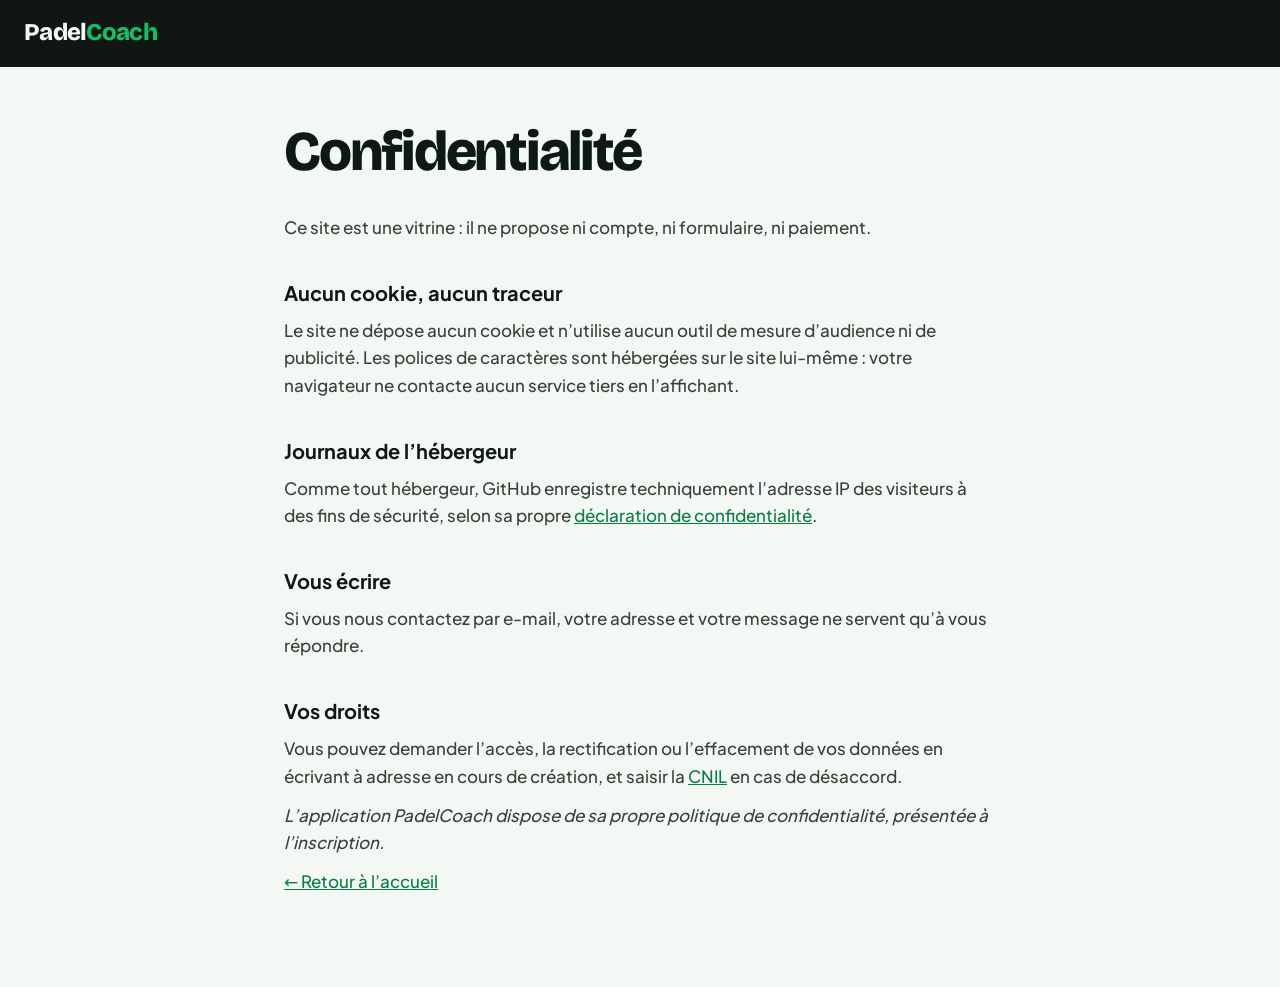
==== confidentialite.html @ 1d46baf7 "deploy: site vitrine 2026-09-29 06:42 Co-Authored-By: Claude Opus 5.5 <noreply@anthropic.com>" ====
<!doctype html>
<html lang="fr">
<head>
<meta charset="utf-8">
<meta name="viewport" content="width=device-width, initial-scale=1">
<title>Confidentialité — PadelCoach</title>
<meta name="robots" content="noindex">
<link rel="icon" href="favicon.svg" type="image/svg+xml">
<link rel="stylesheet" href="legal.css">
</head>
<body>
<header class="legal-head"><a href="./" class="legal-brand">Padel<span>Coach</span></a></header>
<main class="legal">
<h1>Confidentialité</h1>
<p>Ce site est une vitrine : il ne propose ni compte, ni formulaire, ni paiement.</p>
<h2>Aucun cookie, aucun traceur</h2>
<p>Le site ne dépose aucun cookie et n’utilise aucun outil de mesure d’audience ni de publicité. Les polices de caractères sont hébergées sur le site lui-même : votre navigateur ne contacte aucun service tiers en l’affichant.</p>
<h2>Journaux de l’hébergeur</h2>
<p>Comme tout hébergeur, GitHub enregistre techniquement l’adresse IP des visiteurs à des fins de sécurité, selon sa propre <a href="https://docs.github.com/fr/site-policy/privacy-policies/github-general-privacy-statement">déclaration de confidentialité</a>.</p>
<h2>Vous écrire</h2>
<p>Si vous nous contactez par e-mail, votre adresse et votre message ne servent qu’à vous répondre.</p>
<h2>Vos droits</h2>
<p>Vous pouvez demander l’accès, la rectification ou l’effacement de vos données en écrivant à adresse en cours de création, et saisir la <a href="https://www.cnil.fr/fr/plaintes">CNIL</a> en cas de désaccord.</p>
<p><em>L’application PadelCoach dispose de sa propre politique de confidentialité, présentée à l’inscription.</em></p>
<p class="legal-back"><a href="./">← Retour à l’accueil</a></p>
</main>
</body>
</html>
---- legal.css ----
@font-face{font-family:'Bricolage Grotesque';font-weight:800;font-display:swap;src:url('fonts/bricolage-800.woff2') format('woff2')}
@font-face{font-family:'Plus Jakarta Sans';font-weight:500;font-display:swap;src:url('fonts/jakarta-500.woff2') format('woff2')}
@font-face{font-family:'Plus Jakarta Sans';font-weight:700;font-display:swap;src:url('fonts/jakarta-700.woff2') format('woff2')}
*{box-sizing:border-box}
body{margin:0;background:#f3f8f4;color:#0d1a13;font:500 17px/1.6 'Plus Jakarta Sans',system-ui,sans-serif}
a{color:#0a7f43}a:hover{color:#06351f}
.legal-head{background:#101713;padding:20px 24px}
.legal-brand{font:800 24px/1 'Bricolage Grotesque',sans-serif;letter-spacing:-.03em;color:#f3f8f4;text-decoration:none}
.legal-brand span{color:#13be67}
.legal{max-width:760px;margin:0 auto;padding:56px 24px 80px}
.legal h1{font:800 clamp(36px,6vw,56px)/1.05 'Bricolage Grotesque',sans-serif;letter-spacing:-.04em;margin:0 0 32px}
.legal h2{font-size:20px;font-weight:700;margin:36px 0 8px}
.legal p{margin:0 0 12px;color:#34443b}
mark{background:#fff3b0;color:#5a4500;padding:0 4px;border-radius:4px;font-weight:700}
.legal-back{margin-top:48px}
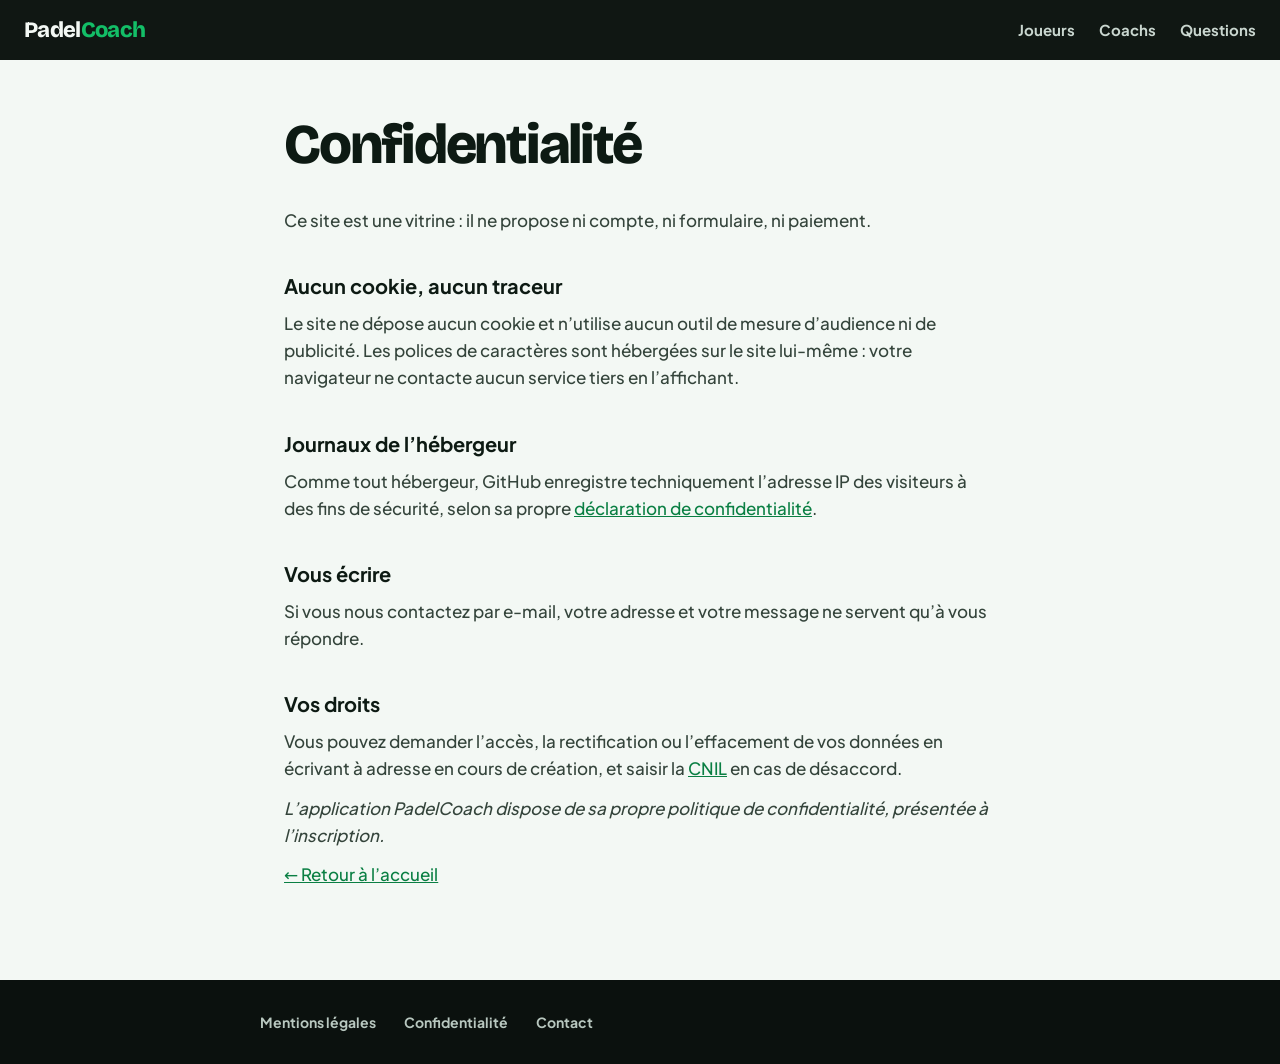
==== commit 5c5ab21d: "deploy: site vitrine 2026-09-30 06:48 Co-Authored-By: Claude Opus 5.5 <noreply@anthropic.com>" ====
--- a/confidentialite.html
+++ b/confidentialite.html
@@ -9,7 +9,14 @@
 <link rel="stylesheet" href="legal.css">
 </head>
 <body>
-<header class="legal-head"><a href="./" class="legal-brand">Padel<span>Coach</span></a></header>
+<header class="legal-head">
+<a href="./" class="legal-brand" aria-label="PadelCoach, accueil">Padel<span>Coach</span></a>
+<nav class="legal-nav" aria-label="Navigation principale">
+<a href="./#joueurs">Joueurs</a>
+<a href="./#coachs">Coachs</a>
+<a href="./#faq">Questions</a>
+</nav>
+</header>
 <main class="legal">
 <h1>Confidentialité</h1>
 <p>Ce site est une vitrine : il ne propose ni compte, ni formulaire, ni paiement.</p>
@@ -24,5 +31,12 @@
 <p><em>L’application PadelCoach dispose de sa propre politique de confidentialité, présentée à l’inscription.</em></p>
 <p class="legal-back"><a href="./">← Retour à l’accueil</a></p>
 </main>
+<footer class="legal-foot">
+<nav aria-label="Liens légaux">
+<a href="mentions-legales.html">Mentions légales</a>
+<a href="confidentialite.html">Confidentialité</a>
+<a href="mentions-legales.html#contact">Contact</a>
+</nav>
+</footer>
 </body>
 </html>
--- a/legal.css
+++ b/legal.css
@@ -4,9 +4,17 @@
 *{box-sizing:border-box}
 body{margin:0;background:#f3f8f4;color:#0d1a13;font:500 17px/1.6 'Plus Jakarta Sans',system-ui,sans-serif}
 a{color:#0a7f43}a:hover{color:#06351f}
-.legal-head{background:#101713;padding:20px 24px}
-.legal-brand{font:800 24px/1 'Bricolage Grotesque',sans-serif;letter-spacing:-.03em;color:#f3f8f4;text-decoration:none}
+.legal-head{background:#101713;padding:8px 24px;display:flex;align-items:center;justify-content:space-between;gap:16px;flex-wrap:wrap}
+.legal-brand{display:inline-flex;align-items:center;min-height:44px;font:800 22px/1 'Bricolage Grotesque',sans-serif;letter-spacing:-.03em;color:#f3f8f4;text-decoration:none}
 .legal-brand span{color:#13be67}
+.legal-nav{display:flex;gap:4px 24px;flex-wrap:wrap}
+.legal-nav a,.legal-foot a{display:inline-flex;align-items:center;min-height:44px;font-size:15px;font-weight:700;color:#c9d6cf;text-decoration:none}
+.legal-nav a:hover,.legal-foot a:hover{color:#caff5e}
+.legal-foot{background:#0b110e;padding:20px 24px}
+.legal-foot nav{max-width:760px;margin:0 auto;display:flex;gap:4px 28px;flex-wrap:wrap}
+.legal-foot a{font-weight:600;font-size:14px;color:#b8c7bf}
+:focus-visible{outline:3px solid #0a7f43;outline-offset:3px;border-radius:6px}
+.legal-head :focus-visible,.legal-foot :focus-visible{outline-color:#caff5e}
 .legal{max-width:760px;margin:0 auto;padding:56px 24px 80px}
 .legal h1{font:800 clamp(36px,6vw,56px)/1.05 'Bricolage Grotesque',sans-serif;letter-spacing:-.04em;margin:0 0 32px}
 .legal h2{font-size:20px;font-weight:700;margin:36px 0 8px}
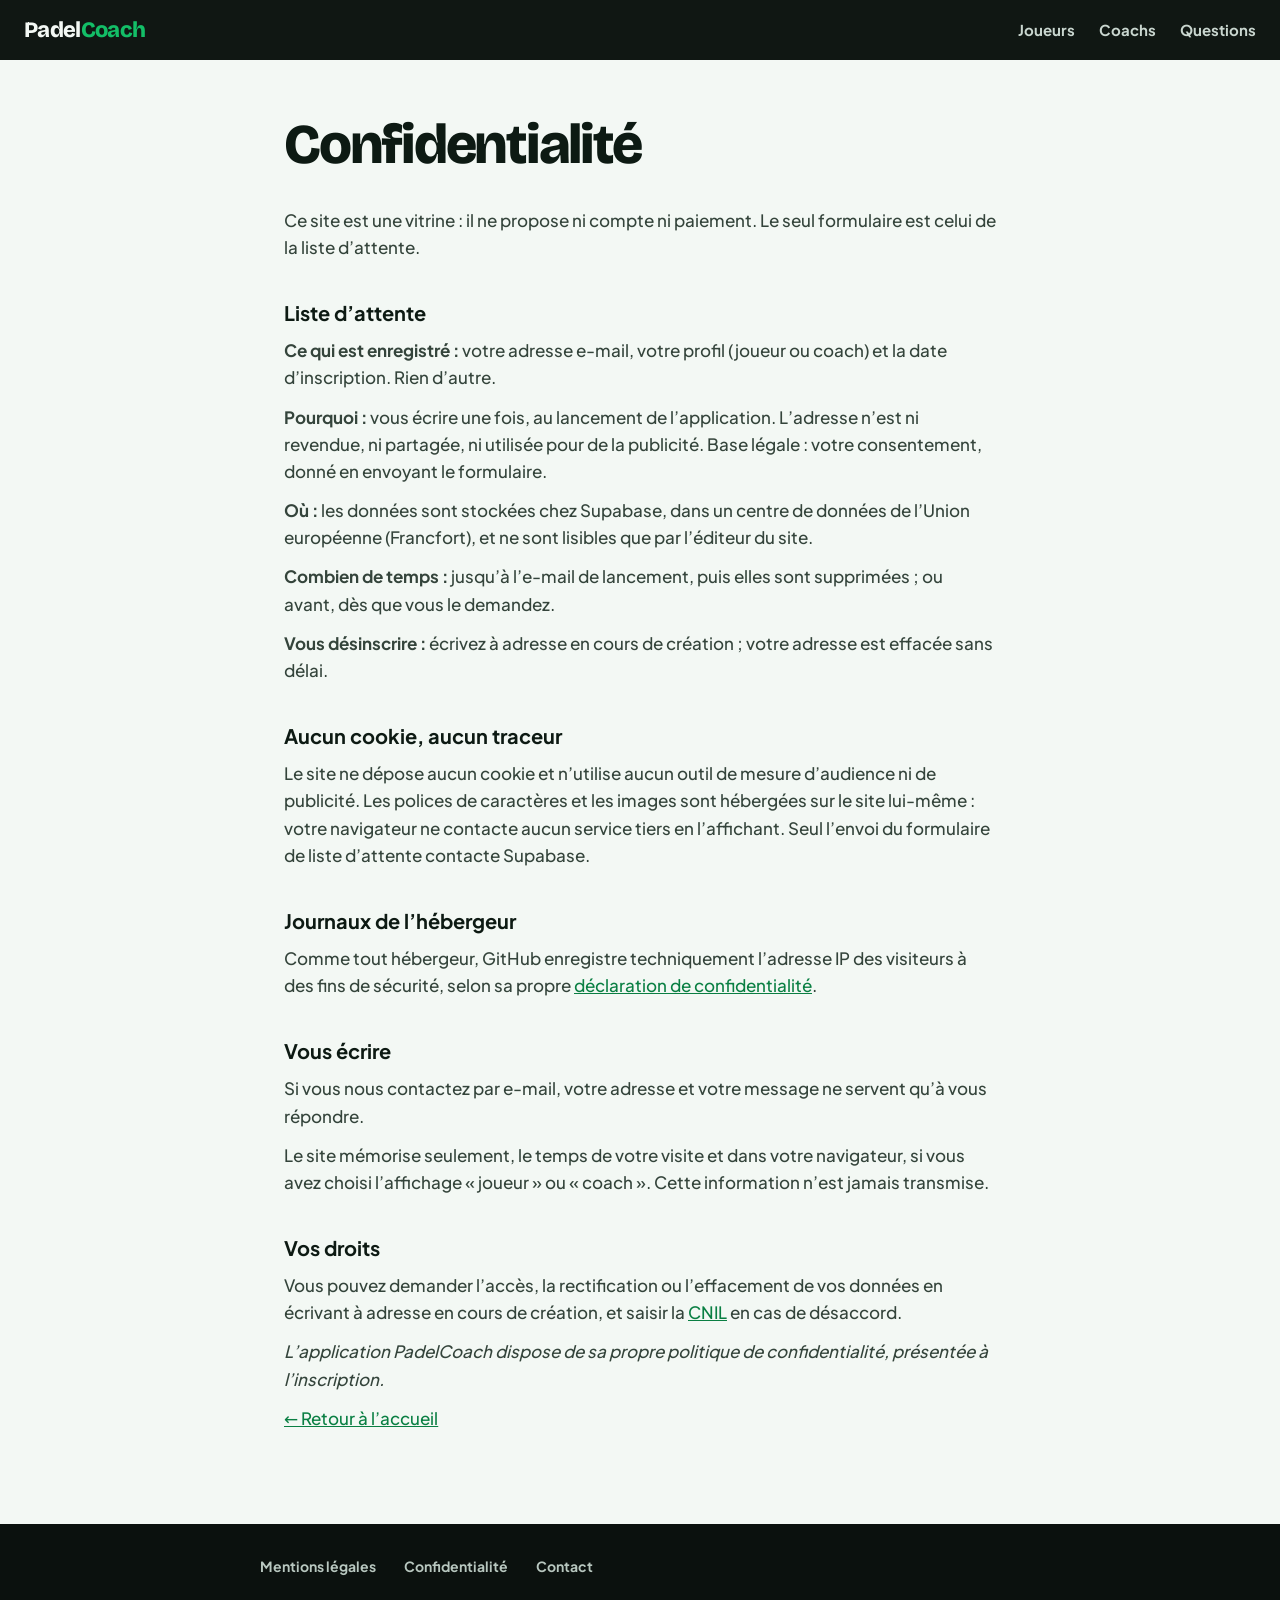
==== commit 2e62184e: "deploy: site vitrine 2026-09-30 12:23 Co-Authored-By: Claude Opus 5.5 <noreply@anthropic.com>" ====
--- a/confidentialite.html
+++ b/confidentialite.html
@@ -19,13 +19,20 @@
 </header>
 <main class="legal">
 <h1>Confidentialité</h1>
-<p>Ce site est une vitrine : il ne propose ni compte, ni formulaire, ni paiement.</p>
+<p>Ce site est une vitrine : il ne propose ni compte ni paiement. Le seul formulaire est celui de la liste d’attente.</p>
+<h2 id="liste-attente">Liste d’attente</h2>
+<p><strong>Ce qui est enregistré :</strong> votre adresse e-mail, votre profil (joueur ou coach) et la date d’inscription. Rien d’autre.</p>
+<p><strong>Pourquoi :</strong> vous écrire une fois, au lancement de l’application. L’adresse n’est ni revendue, ni partagée, ni utilisée pour de la publicité. Base légale : votre consentement, donné en envoyant le formulaire.</p>
+<p><strong>Où :</strong> les données sont stockées chez Supabase, dans un centre de données de l’Union européenne (Francfort), et ne sont lisibles que par l’éditeur du site.</p>
+<p><strong>Combien de temps :</strong> jusqu’à l’e-mail de lancement, puis elles sont supprimées ; ou avant, dès que vous le demandez.</p>
+<p><strong>Vous désinscrire :</strong> écrivez à adresse en cours de création ; votre adresse est effacée sans délai.</p>
 <h2>Aucun cookie, aucun traceur</h2>
-<p>Le site ne dépose aucun cookie et n’utilise aucun outil de mesure d’audience ni de publicité. Les polices de caractères sont hébergées sur le site lui-même : votre navigateur ne contacte aucun service tiers en l’affichant.</p>
+<p>Le site ne dépose aucun cookie et n’utilise aucun outil de mesure d’audience ni de publicité. Les polices de caractères et les images sont hébergées sur le site lui-même : votre navigateur ne contacte aucun service tiers en l’affichant. Seul l’envoi du formulaire de liste d’attente contacte Supabase.</p>
 <h2>Journaux de l’hébergeur</h2>
 <p>Comme tout hébergeur, GitHub enregistre techniquement l’adresse IP des visiteurs à des fins de sécurité, selon sa propre <a href="https://docs.github.com/fr/site-policy/privacy-policies/github-general-privacy-statement">déclaration de confidentialité</a>.</p>
 <h2>Vous écrire</h2>
 <p>Si vous nous contactez par e-mail, votre adresse et votre message ne servent qu’à vous répondre.</p>
+<p>Le site mémorise seulement, le temps de votre visite et dans votre navigateur, si vous avez choisi l’affichage « joueur » ou « coach ». Cette information n’est jamais transmise.</p>
 <h2>Vos droits</h2>
 <p>Vous pouvez demander l’accès, la rectification ou l’effacement de vos données en écrivant à adresse en cours de création, et saisir la <a href="https://www.cnil.fr/fr/plaintes">CNIL</a> en cas de désaccord.</p>
 <p><em>L’application PadelCoach dispose de sa propre politique de confidentialité, présentée à l’inscription.</em></p>
